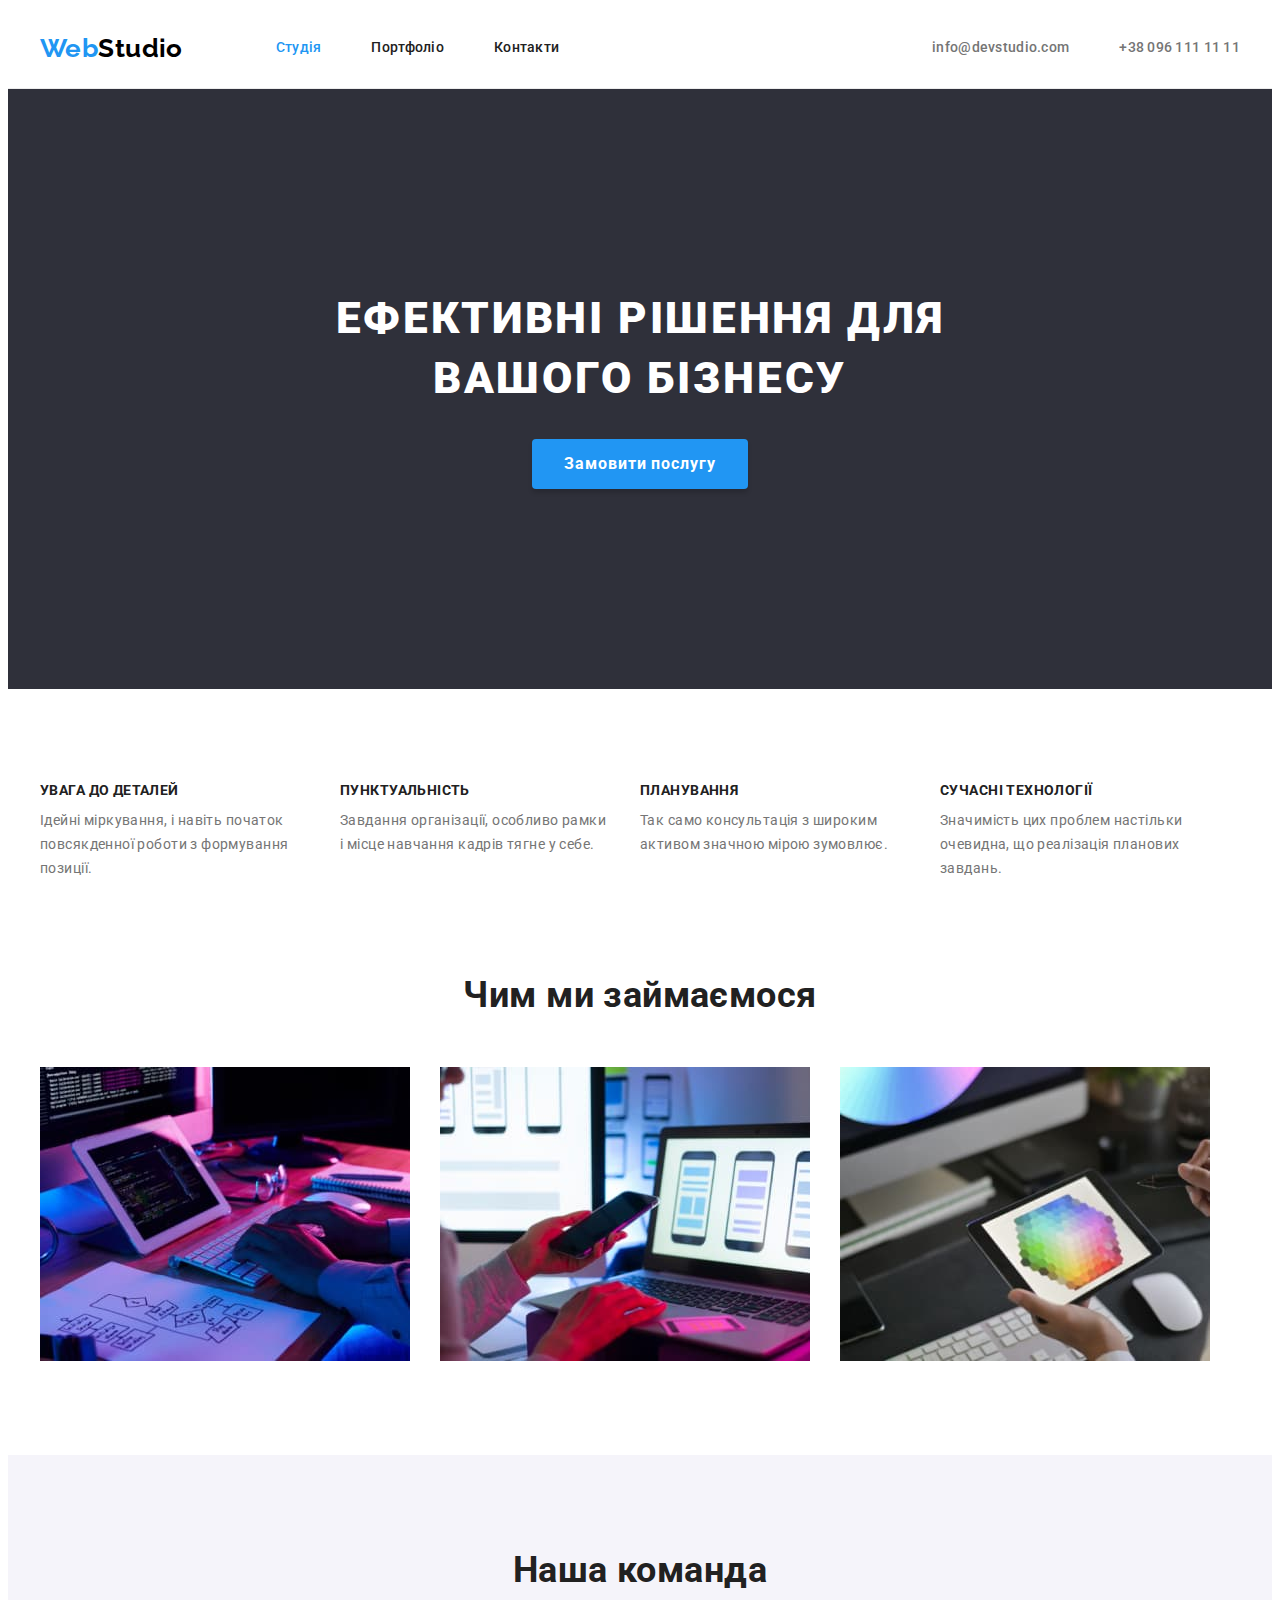
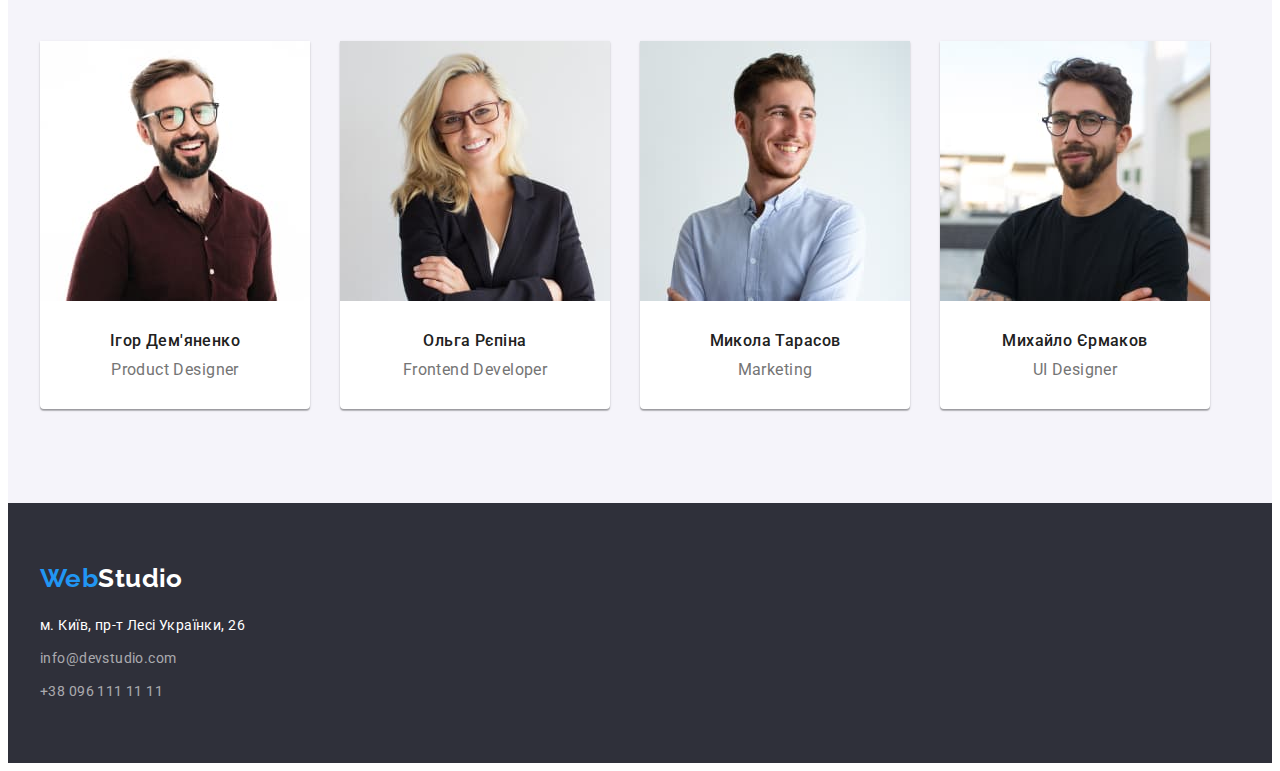
==== index.html @ 96fea526 "initial commit" ====
<!DOCTYPE html>
<html lang="uk">

<head>
  <meta charset="UTF-8" />
  <meta http-equiv="X-UA-Compatible" content="IE=edge" />
  <meta name="viewport" content="width=device-width, initial-scale=1.0" />
  <title>Студія</title>
  <link rel="preconnect" href="https://fonts.googleapis.com" />
  <link rel="preconnect" href="https://fonts.gstatic.com" crossorigin />
  <link href="https://fonts.googleapis.com/css2?family=Raleway:wght@700&family=Roboto:wght@400;500;700;900&display=swap"
    rel="stylesheet" />
  <link rel="stylesheet" href="https://cdnjs.cloudflare.com/ajax/libs/modern-normalize/1.1.0/modern-normalize.min.css"
    integrity="sha512-wpPYUAdjBVSE4KJnH1VR1HeZfpl1ub8YT/NKx4PuQ5NmX2tKuGu6U/JRp5y+Y8XG2tV+wKQpNHVUX03MfMFn9Q=="
    crossorigin="anonymous" referrerpolicy="no-referrer" />
  <link rel="stylesheet" href="./css/styles.css" />
</head>

<body>
  <header class="header">
    <div class="container">
      <nav class="header-nav">
        <a class="header-logo link" href="./index.html" lang="en"><span class="logo-accent">Web</span>Studio</a>
        <ul class="nav-list list">
          <li class="nav-item"><a class="nav-link link current" href="./index.html">Студія</a></li>
          <li class="nav-item"><a class="nav-link link" href="./portfolio.html">Портфоліо</a></li>
          <li class="nav-item"><a class="nav-link link" href="#">Контакти</a></li>
        </ul>
      </nav>
      <ul class="nav-contacts list">
        <li class="nav-item"><a class="nav-link link" href="mailto:info@devstudio.com">info@devstudio.com</a>
        </li>
        <li class="nav-item"><a class="nav-link link" href="tel:+380961111111">+38 096 111 11 11</a></li>
      </ul>
    </div>
  </header>
  <main>
    <section class="hero section">
      <div class="container">
        <h1 class="hero-title">Ефективні рішення для вашого бізнесу</h1>
        <button class="hero-button btn" type="button">Замовити послугу</button>
      </div>
    </section>
    <section class="benefits section">
      <div class="container">
        <h2 class="visually-hidden">Наші переваги</h2>
        <ul class="benefits-list list">
          <li class="benefits-item">
            <h3 class="benefits-title">Увага до деталей</h3>
            <p>Ідейні міркування, і навіть початок повсякденної роботи з формування позиції.</p>
          </li>
          <li class="benefits-item">
            <h3 class="benefits-title">Пунктуальність</h3>
            <p>Завдання організації, особливо рамки і місце навчання кадрів тягне у себе.</p>
          </li>
          <li class="benefits-item">
            <h3 class="benefits-title">Планування</h3>
            <p>Так само консультація з широким активом значною мірою зумовлює.</p>
          </li>
          <li class="benefits-item">
            <h3 class="benefits-title">Сучасні технології</h3>
            <p>Значимість цих проблем настільки очевидна, що реалізація планових завдань.</p>
          </li>
        </ul>
      </div>
    </section>
    <section class="about section">
      <div class="container">
        <h2 class="about-title">Чим ми займаємося</h2>
        <ul class="about-list list">
          <li class="about-item"><img src="./images/desktop.jpg" alt="Комп'ютер" width="370" /></li>
          <li class="about-item"><img src="./images/smartphone.jpg" alt="Смартфон" width="370" /></li>
          <li class="about-item"><img src="./images/tablet.jpg" alt="Планшет" width="370" /></li>
        </ul>
      </div>
    </section>
    <section class="team section">
      <div class="container">
        <h2 class="team-title">Наша команда</h2>
        <ul class="team-member-list list">
          <li class="team-member-item">
            <img src="./images/product_designer.jpg" alt="Ігор Дем'яненко" width="270" />
            <div class="team-member-text">
              <h3 class="team-member-name">Ігор Дем'яненко</h3>
              <p class="team-member" lang="en">Product Designer</p>
            </div>
          </li>
          <li class="team-member-item">
            <img src="./images/frontend_developer.jpg" alt="Ольга Рєпіна" width="270" />
            <div class="team-member-text">
              <h3 class="team-member-name">Ольга Рєпіна</h3>
              <p class="team-member" lang="en">Frontend Developer</p>
            </div>
          </li>
          <li class="team-member-item">
            <img src="./images/marketing.jpg" alt="Микола Тарасов" width="270" />
            <div class="team-member-text">
              <h3 class="team-member-name">Микола Тарасов</h3>
              <p class="team-member" lang="en">Marketing</p>
            </div>
          </li>
          <li class="team-member-item">
            <img src="./images/ui_deisgner.jpg" alt="Михайло Єрмаков" width="270" />
            <div class="team-member-text">
              <h3 class="team-member-name">Михайло Єрмаков</h3>
              <p class="team-member" lang="en">UI Designer</p>
            </div>
          </li>
        </ul>
      </div>
    </section>
  </main>
  <footer class="footer">
    <div class="container">
      <a class="footer-logo link" href="./index.html" lang="en"><span class="logo-accent">Web</span>Studio</a>
      <address class="footer-address">
        <ul class="list">
          <li class="footer-contacts-item">
            <a class="footer-postal link" href="https://goo.gl/maps/XaBxfudeR8YshsFn6" target="_blank"
              rel="nofollow noreferrer noopener">м. Київ, пр-т Лесі Українки, 26</a>
          </li>
          <li class="footer-contacts-item">
            <a class="footer-contacts link" href="mailto:info@devstudio.com">info@devstudio.com</a>
          </li>
          <li class="footer-contacts-item"><a class="footer-contacts link" href="tel:+380961111111">+38 096 111 11
              11</a></li>
        </ul>
      </address>
    </div>
  </footer>
</body>

</html>
---- css/styles.css ----
/* global reset */
h1,
h2,
h3,
h4,
h5,
h6,
p,
ul,
li {
  margin: 0;
  padding: 0;
  border: 0;
  font-size: 100%;
  font: inherit;
  vertical-align: baseline;
}

a,
img {
  display: block;
  max-width: 100%;
  height: auto;
}

/* general syles */
:root {
  --main-font: 'Roboto', sans-serif;
  --second-font: 'Raleway', sans-serif;

  --main-color: #757575;
  --second-color: #212121;
  --accent-color: #2196f3;
  --accent-second-color: #188ce8;
  --foreground-second-color: rgba(255, 255, 255, 0.6);
  --background-color: #ffffff;
  --background-second-color: #2f303a;
  --background-third-color: #f5f4fa;

  --card-set-gap: 30px;
}

body {
  font-family: var(--main-font);
  font-size: 14px;
  line-height: 1.71;
  letter-spacing: 0.03em;
  color: var(--main-color);
}

.list {
  list-style: none;
}

.link {
  color: inherit;
  text-decoration: none;
}

.link:visited {
  color: inherit;
}

.link:hover,
.link:focus {
  color: var(--accent-color);
}

.btn {
  font-family: inherit;
}

.visually-hidden {
  position: absolute;
  width: 1px;
  height: 1px;
  margin: -1px;
  border: 0;
  padding: 0;
  white-space: nowrap;
  clip-path: inset(100%);
  overflow: hidden;
}

.container {
  width: 1200px;
  padding: 0 15px;
  margin: 0 auto;
}

/* studio styles */

.header {
  border-bottom: 1px solid #ececec;

  background-color: var(--background-color);
}

.header > .container {
  display: flex;
  align-items: center;
  justify-content: space-between;
}

.header-nav {
  display: flex;
  align-items: center;
}

.header-logo {
  margin-right: 93px;
}

.header-logo.link {
  font-family: var(--second-font);
  color: #000000;
  font-weight: 700;
  font-size: 26px;
  line-height: 1.19;
}

.logo-accent {
  color: var(--accent-color);
}

.nav-list {
  display: flex;
  font-weight: 500;
  font-size: 14px;
  line-height: 1.14;
  letter-spacing: 0.02em;
  color: var(--second-color);
}

.nav-link {
  padding: 32px 0;
}

.nav-item:not(:last-child) {
  margin-right: 50px;
}

.current.link {
  color: var(--accent-color);
}

.nav-contacts {
  display: flex;
  font-weight: 500;
  font-size: 14px;
  line-height: 1.14;
  letter-spacing: 0.02em;
}

.section {
  padding: 94px 0;
}

.hero {
  padding-top: 200px;
  padding-bottom: 200px;

  background-color: var(--background-second-color);
}

.hero > .container {
  text-align: center;
}

.hero-title {
  font-weight: 900;
  font-size: 44px;
  line-height: 1.36;
  letter-spacing: 0.06em;
  text-transform: uppercase;
  max-width: 15em;
  margin-left: auto;
  margin-right: auto;
  margin-bottom: 30px;

  color: var(--background-color);
}

.hero-button {
  cursor: pointer;

  font-weight: 700;
  font-size: 16px;
  line-height: 1.88;
  color: var(--background-color);
  letter-spacing: 0.06em;
  padding: 10px 32px;

  box-shadow: 0px 4px 4px rgba(0, 0, 0, 0.15);
  border-radius: 4px;
  border: none;

  background-color: var(--accent-color);
}

.hero-button:hover,
.hero-button:focus,
.hero-button:active {
  background-color: var(--accent-second-color);
}

.benefits-list {
  display: flex;
}

.benefits {
  background-color: var(--background-color);
}

.benefits-title {
  font-weight: 700;
  font-size: 14px;
  line-height: 1.14;
  text-transform: uppercase;
  margin-bottom: 10px;

  color: var(--second-color);
}

.benefits-item {
  flex-basis: 270px;
}

.benefits-item:not(:last-child) {
  margin-right: 30px;
}

.about {
  padding-top: 0;

  background-color: var(--background-color);
}

.about-title,
.team-title {
  font-weight: 700;
  font-size: 36px;
  line-height: 1.17;
  text-align: center;
  margin-bottom: 50px;

  color: var(--second-color);
}

.about-list {
  display: flex;
}

.about-item:not(:last-child) {
  margin-right: 30px;
}

.team {
  background-color: var(--background-third-color);
}

.team-member-list {
  display: flex;
}

.team-member-item:not(:last-child) {
  margin-right: 30px;
}

.team-member-item {
  background-color: var(--background-color);
  text-align: center;
  box-shadow: 0px 1px 3px rgba(0, 0, 0, 0.12), 0px 1px 1px rgba(0, 0, 0, 0.14),
    0px 2px 1px rgba(0, 0, 0, 0.2);
  border-radius: 0px 0px 4px 4px;
}

.team-member-text {
  padding-top: 30px;
  padding-bottom: 30px;
}

.team-member-name {
  font-weight: 500;
  font-size: 16px;
  line-height: 1.19;
  margin-bottom: 10px;

  color: var(--second-color);
}

.team-member {
  font-size: 16px;
  line-height: 1.19;
}

/* portfolio styles */

.portfolio {
  background-color: var(--background-color);
}

.portfolio-filter {
  display: flex;
  margin-bottom: 50px;
  justify-content: center;
}

.portfolio-filter-item:not(:last-child) {
  margin-right: 8px;
}

.portfolio-filter-button {
  cursor: poixnter;

  font-weight: 500;
  font-size: 16px;
  line-height: 1.62;
  padding: 6px 22px;

  color: var(--second-color);
  background-color: var(--background-third-color);

  border-radius: 4px;
  border: none;
}

.portfolio-filter-button:hover,
.portfolio-filter-button:focus,
.portfolio-filter-button:active {
  color: var(--background-color);

  background-color: var(--accent-color);
  box-shadow: 0px 3px 1px rgba(0, 0, 0, 0.1), 0px 1px 2px rgba(0, 0, 0, 0.08),
    0px 2px 2px rgba(0, 0, 0, 0.12);
}

.portfolio-list {
  display: flex;
  flex-wrap: wrap;
  margin-right: calc(-1 * var(--card-set-gap));
  margin-bottom: calc(-1 * var(--card-set-gap));
}

.portfolio-item {
  flex-basis: calc(100% / 3 - var(--card-set-gap));
  margin-right: var(--card-set-gap);
  margin-bottom: var(--card-set-gap);
}

.portfolio-item-text {
  border: 1px solid #eeeeee;
  padding: 20px 24px;
}

.portfolio-title {
  font-weight: 700;
  font-size: 18px;
  line-height: 2;
  letter-spacing: 0.06em;
  margin-bottom: 4px;

  color: var(--second-color);
}

.portfolio-text {
  font-size: 16px;
  line-height: 1.88;
}

/* footer styles */

.footer {
  padding-top: 60px;
  padding-bottom: 60px;

  background-color: var(--background-second-color);
}

.footer-logo.link {
  font-family: var(--second-font);
  font-weight: 700;
  font-size: 26px;
  line-height: 1.19;
  margin-bottom: 20px;

  color: var(--background-color);
}

.footer-contacts-item:not(:last-child) {
  margin-bottom: 9px;
}

.footer-address {
  font-style: normal;
}

.footer-postal.link {
  color: var(--background-color);
}

.footer-contacts.link {
  color: var(--foreground-second-color);
}
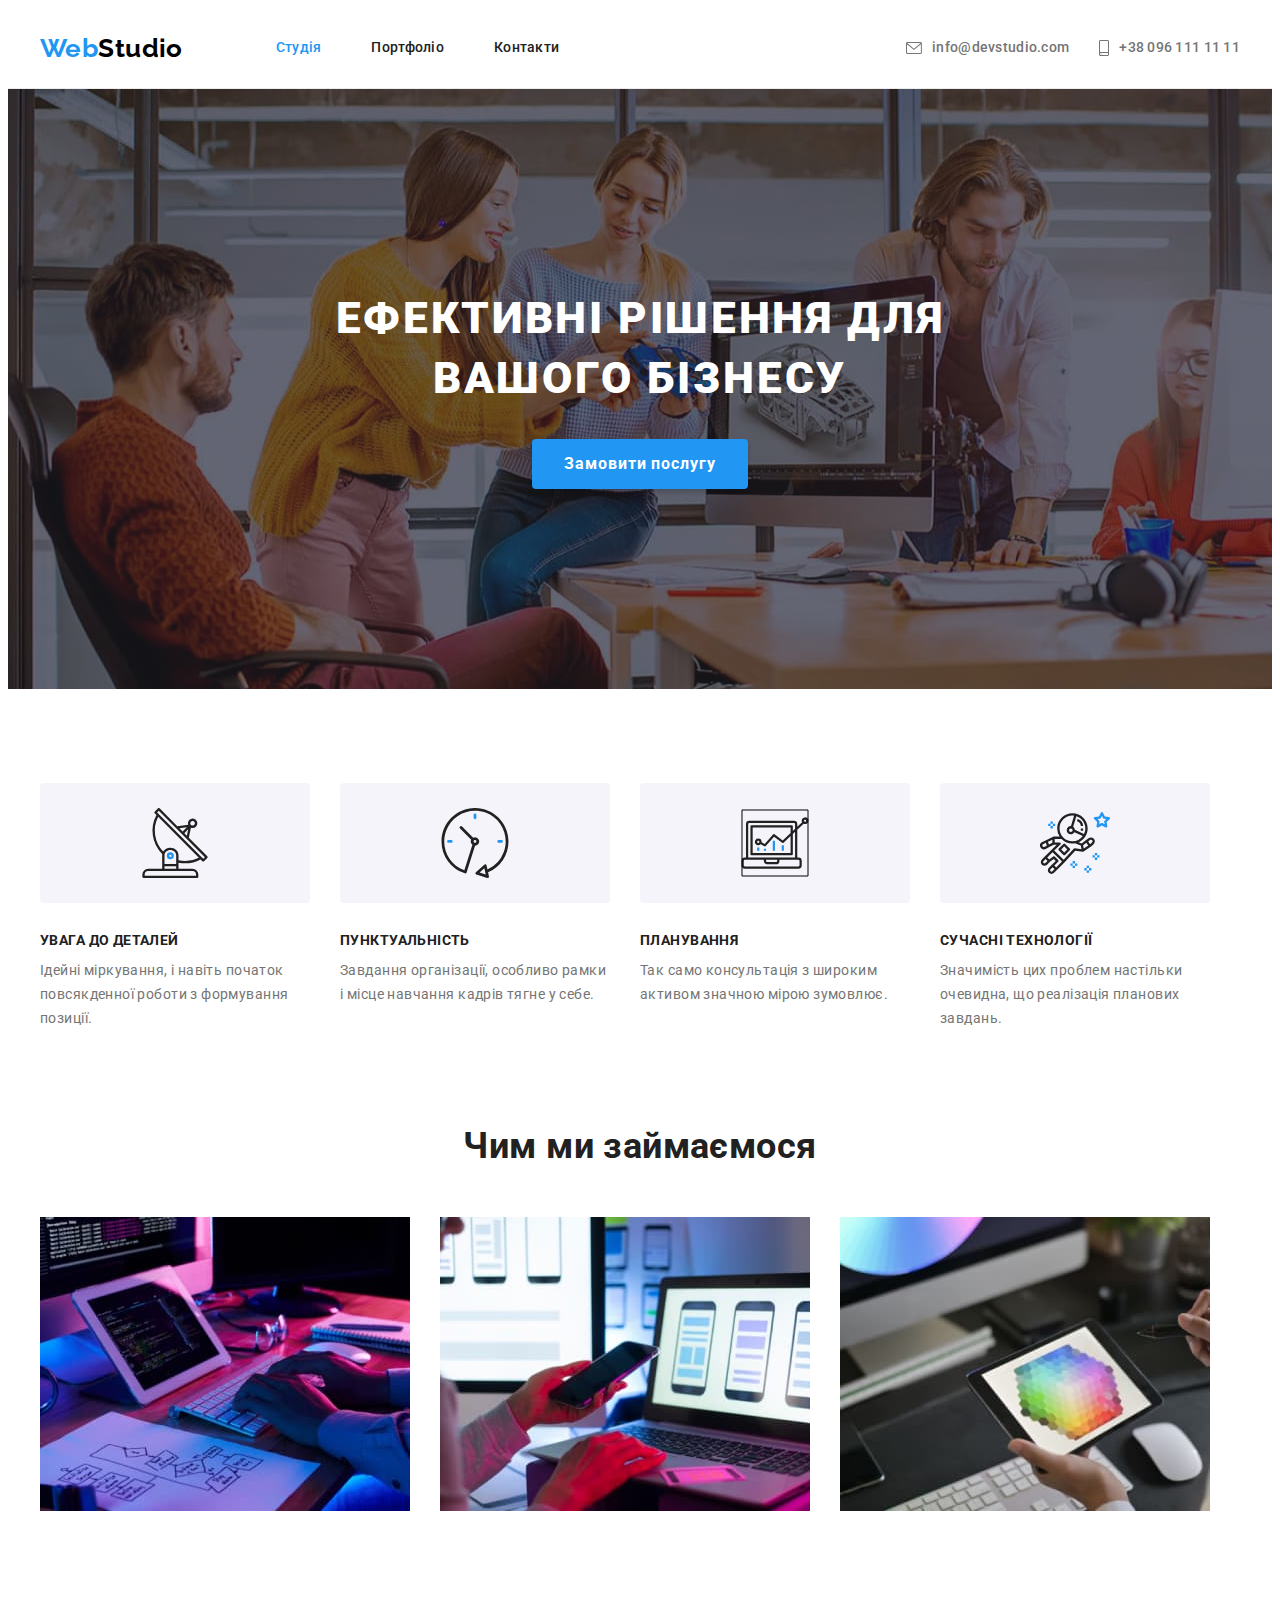
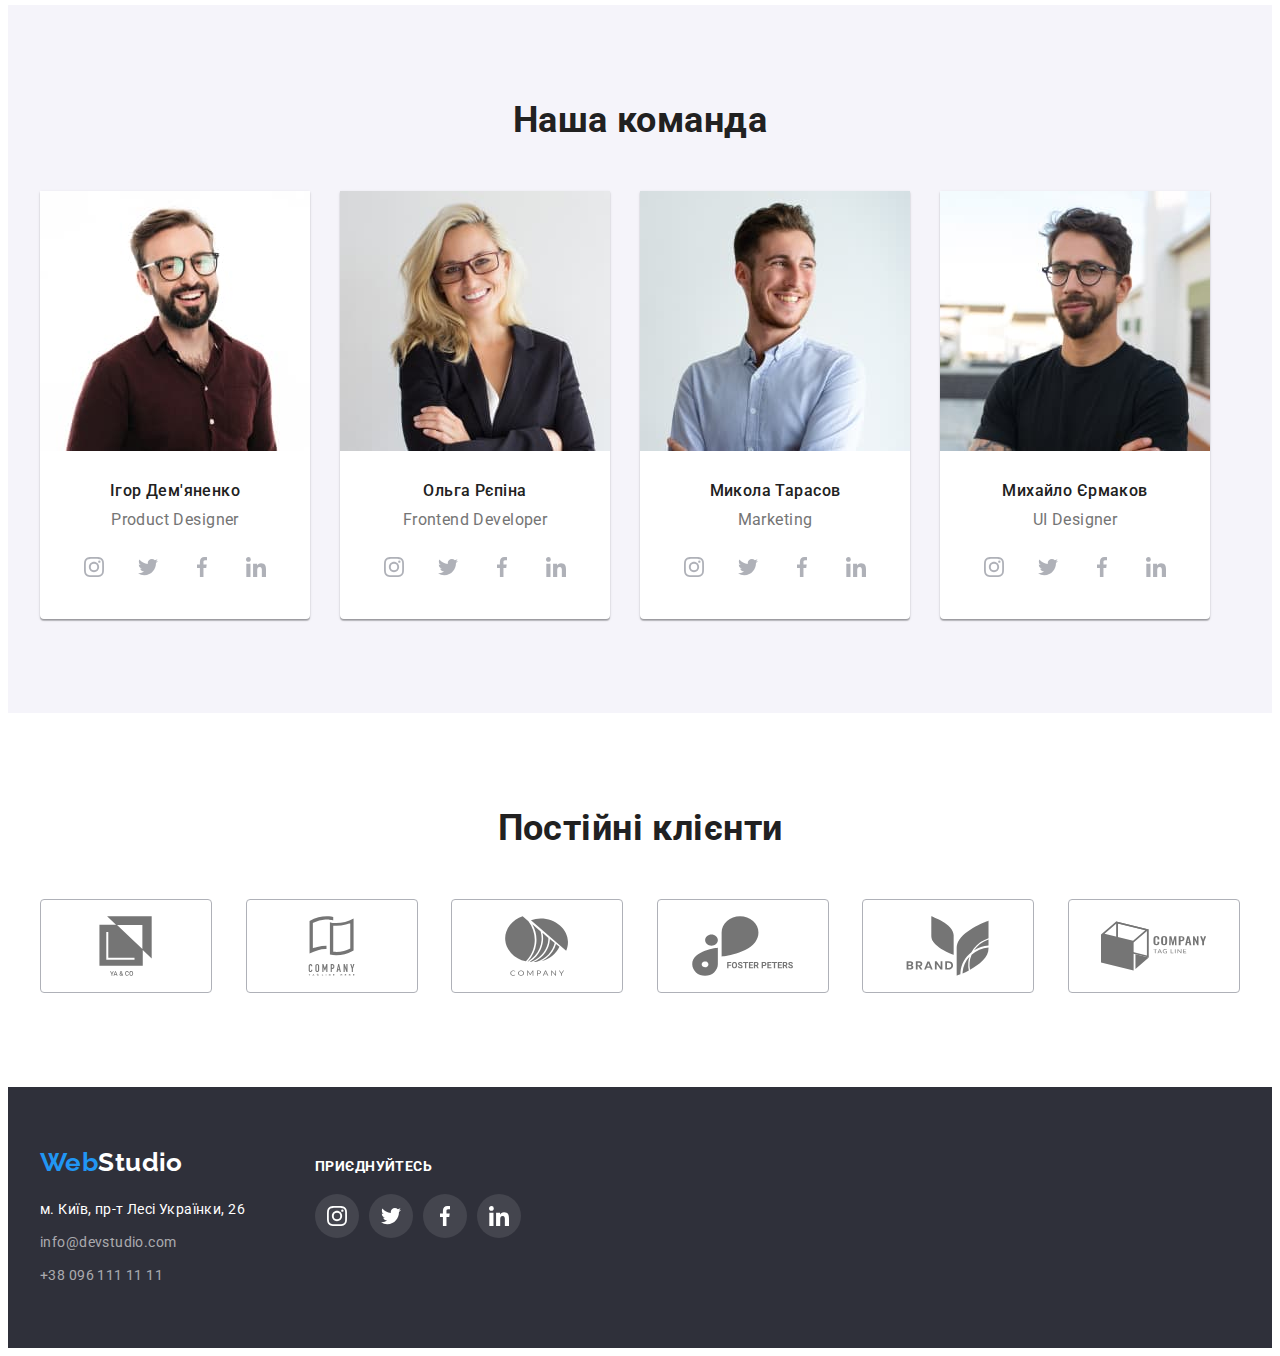
==== commit 8fc27c46: "added decoration elements" ====
--- a/index.html
+++ b/index.html
@@ -28,9 +28,23 @@
         </ul>
       </nav>
       <ul class="nav-contacts list">
-        <li class="nav-item"><a class="nav-link link" href="mailto:info@devstudio.com">info@devstudio.com</a>
+        <li class="nav-item"><a class="nav-link link" href="mailto:info@devstudio.com">
+            <div class="nav-contacts-wrapper">
+              <svg class="nav-item-icon" width="16" height="12">
+                <use href="./images/icons.svg#envelope"></use>
+              </svg>
+              <p>info@devstudio.com</p>
+            </div>
+          </a>
         </li>
-        <li class="nav-item"><a class="nav-link link" href="tel:+380961111111">+38 096 111 11 11</a></li>
+        <li class="nav-item"><a class="nav-link link" href="tel:+380961111111">
+            <div class="nav-contacts-wrapper">
+              <svg class="nav-item-icon" width="10" height="16">
+                <use href="./images/icons.svg#smartphone"></use>
+              </svg>
+              <p>+38 096 111 11 11</p>
+            </div>
+          </a></li>
       </ul>
     </div>
   </header>
@@ -46,18 +60,30 @@
         <h2 class="visually-hidden">Наші переваги</h2>
         <ul class="benefits-list list">
           <li class="benefits-item">
+            <div class="benefits-icon-wrapper"><svg class="benefits-icon" width="70" height="70">
+                <use href="./images/icons.svg#antenna"></use>
+              </svg></div>
             <h3 class="benefits-title">Увага до деталей</h3>
             <p>Ідейні міркування, і навіть початок повсякденної роботи з формування позиції.</p>
           </li>
           <li class="benefits-item">
+            <div class="benefits-icon-wrapper"><svg class="benefits-icon" width="70" height="70">
+                <use href="./images/icons.svg#clock"></use>
+              </svg></div>
             <h3 class="benefits-title">Пунктуальність</h3>
             <p>Завдання організації, особливо рамки і місце навчання кадрів тягне у себе.</p>
           </li>
           <li class="benefits-item">
+            <div class="benefits-icon-wrapper"><svg class="benefits-icon" width="70" height="70">
+                <use href="./images/icons.svg#diagram"></use>
+              </svg></div>
             <h3 class="benefits-title">Планування</h3>
             <p>Так само консультація з широким активом значною мірою зумовлює.</p>
           </li>
           <li class="benefits-item">
+            <div class="benefits-icon-wrapper"><svg class="benefits-icon" width="70" height="70">
+                <use href="./images/icons.svg#astronaut"></use>
+              </svg></div>
             <h3 class="benefits-title">Сучасні технології</h3>
             <p>Значимість цих проблем настільки очевидна, що реалізація планових завдань.</p>
           </li>
@@ -83,6 +109,36 @@
             <div class="team-member-text">
               <h3 class="team-member-name">Ігор Дем'яненко</h3>
               <p class="team-member" lang="en">Product Designer</p>
+              <ul class="team-social-list list">
+                <li class="team-social-item">
+                  <a href="#" class="team-social-link link">
+                    <svg class="team-social-icon" width="20" height="20">
+                      <use href="./images/icons.svg#instagram"></use>
+                    </svg>
+                  </a>
+                </li>
+                <li class="team-social-item">
+                  <a href="#" class="team-social-link link">
+                    <svg class="team-social-icon" width="20" height="20">
+                      <use href="./images/icons.svg#twitter"></use>
+                    </svg>
+                  </a>
+                </li>
+                <li class="team-social-item">
+                  <a href="#" class="team-social-link link">
+                    <svg class="team-social-icon" width="20" height="20">
+                      <use href="./images/icons.svg#facebook"></use>
+                    </svg>
+                  </a>
+                </li>
+                <li class="team-social-item">
+                  <a href="#" class="team-social-link link">
+                    <svg class="team-social-icon" width="20" height="20">
+                      <use href="./images/icons.svg#linkedin"></use>
+                    </svg>
+                  </a>
+                </li>
+              </ul>
             </div>
           </li>
           <li class="team-member-item">
@@ -90,6 +146,36 @@
             <div class="team-member-text">
               <h3 class="team-member-name">Ольга Рєпіна</h3>
               <p class="team-member" lang="en">Frontend Developer</p>
+              <ul class="team-social-list list">
+                <li class="team-social-item">
+                  <a href="#" class="team-social-link link">
+                    <svg class="team-social-icon" width="20" height="20">
+                      <use href="./images/icons.svg#instagram"></use>
+                    </svg>
+                  </a>
+                </li>
+                <li class="team-social-item">
+                  <a href="#" class="team-social-link link">
+                    <svg class="team-social-icon" width="20" height="20">
+                      <use href="./images/icons.svg#twitter"></use>
+                    </svg>
+                  </a>
+                </li>
+                <li class="team-social-item">
+                  <a href="#" class="team-social-link link">
+                    <svg class="team-social-icon" width="20" height="20">
+                      <use href="./images/icons.svg#facebook"></use>
+                    </svg>
+                  </a>
+                </li>
+                <li class="team-social-item">
+                  <a href="#" class="team-social-link link">
+                    <svg class="team-social-icon" width="20" height="20">
+                      <use href="./images/icons.svg#linkedin"></use>
+                    </svg>
+                  </a>
+                </li>
+              </ul>
             </div>
           </li>
           <li class="team-member-item">
@@ -97,6 +183,36 @@
             <div class="team-member-text">
               <h3 class="team-member-name">Микола Тарасов</h3>
               <p class="team-member" lang="en">Marketing</p>
+              <ul class="team-social-list list">
+                <li class="team-social-item">
+                  <a href="#" class="team-social-link link">
+                    <svg class="team-social-icon" width="20" height="20">
+                      <use href="./images/icons.svg#instagram"></use>
+                    </svg>
+                  </a>
+                </li>
+                <li class="team-social-item">
+                  <a href="#" class="team-social-link link">
+                    <svg class="team-social-icon" width="20" height="20">
+                      <use href="./images/icons.svg#twitter"></use>
+                    </svg>
+                  </a>
+                </li>
+                <li class="team-social-item">
+                  <a href="#" class="team-social-link link">
+                    <svg class="team-social-icon" width="20" height="20">
+                      <use href="./images/icons.svg#facebook"></use>
+                    </svg>
+                  </a>
+                </li>
+                <li class="team-social-item">
+                  <a href="#" class="team-social-link link">
+                    <svg class="team-social-icon" width="20" height="20">
+                      <use href="./images/icons.svg#linkedin"></use>
+                    </svg>
+                  </a>
+                </li>
+              </ul>
             </div>
           </li>
           <li class="team-member-item">
@@ -104,7 +220,86 @@
             <div class="team-member-text">
               <h3 class="team-member-name">Михайло Єрмаков</h3>
               <p class="team-member" lang="en">UI Designer</p>
-            </div>
+              <ul class="team-social-list list">
+                <li class="team-social-item">
+                  <a href="#" class="team-social-link link">
+                    <svg class="team-social-icon" width="20" height="20">
+                      <use href="./images/icons.svg#instagram"></use>
+                    </svg>
+                  </a>
+                </li>
+                <li class="team-social-item">
+                  <a href="#" class="team-social-link link">
+                    <svg class="team-social-icon" width="20" height="20">
+                      <use href="./images/icons.svg#twitter"></use>
+                    </svg>
+                  </a>
+                </li>
+                <li class="team-social-item">
+                  <a href="#" class="team-social-link link">
+                    <svg class="team-social-icon" width="20" height="20">
+                      <use href="./images/icons.svg#facebook"></use>
+                    </svg>
+                  </a>
+                </li>
+                <li class="team-social-item">
+                  <a href="#" class="team-social-link link">
+                    <svg class="team-social-icon" width="20" height="20">
+                      <use href="./images/icons.svg#linkedin"></use>
+                    </svg>
+                  </a>
+                </li>
+              </ul>
+            </div>
+          </li>
+        </ul>
+      </div>
+    </section>
+    <section class="customers section">
+      <div class="container">
+        <h2 class="customers-title">Постійні клієнти</h2>
+        <ul class="customers-list list">
+          <li class="customers-item">
+            <a href="#" class="customers-link link">
+              <svg class="customers-icon" width="106" height="60">
+                <use href="./images/icons.svg#yaco"></use>
+              </svg>
+            </a>
+          </li>
+          <li class="customers-item">
+            <a href="#" class="customers-link link">
+              <svg class="customers-icon" width="106" height="60">
+                <use href="./images/icons.svg#tagline-here"></use>
+              </svg>
+            </a>
+          </li>
+          <li class="customers-item">
+            <a href="#" class="customers-link link">
+              <svg class="customers-icon" width="106" height="60">
+                <use href="./images/icons.svg#company"></use>
+              </svg>
+            </a>
+          </li>
+          <li class="customers-item">
+            <a href="#" class="customers-link link">
+              <svg class="customers-icon" width="106" height="60">
+                <use href="./images/icons.svg#fosters-peters"></use>
+              </svg>
+            </a>
+          </li>
+          <li class="customers-item">
+            <a href="#" class="customers-link link">
+              <svg class="customers-icon" width="106" height="60">
+                <use href="./images/icons.svg#brand"></use>
+              </svg>
+            </a>
+          </li>
+          <li class="customers-item">
+            <a href="#" class="customers-link link">
+              <svg class="customers-icon" width="106" height="60">
+                <use href="./images/icons.svg#tag-line"></use>
+              </svg>
+            </a>
           </li>
         </ul>
       </div>
@@ -112,20 +307,55 @@
   </main>
   <footer class="footer">
     <div class="container">
-      <a class="footer-logo link" href="./index.html" lang="en"><span class="logo-accent">Web</span>Studio</a>
-      <address class="footer-address">
-        <ul class="list">
-          <li class="footer-contacts-item">
-            <a class="footer-postal link" href="https://goo.gl/maps/XaBxfudeR8YshsFn6" target="_blank"
-              rel="nofollow noreferrer noopener">м. Київ, пр-т Лесі Українки, 26</a>
-          </li>
-          <li class="footer-contacts-item">
-            <a class="footer-contacts link" href="mailto:info@devstudio.com">info@devstudio.com</a>
-          </li>
-          <li class="footer-contacts-item"><a class="footer-contacts link" href="tel:+380961111111">+38 096 111 11
-              11</a></li>
-        </ul>
-      </address>
+      <div class="footer-contacts-wrapper">
+        <a class="footer-logo link" href="./index.html" lang="en"><span class="logo-accent">Web</span>Studio</a>
+        <address class="footer-address">
+          <ul class="list">
+            <li class="footer-contacts-item">
+              <a class="footer-postal link" href="https://goo.gl/maps/XaBxfudeR8YshsFn6" target="_blank"
+                rel="nofollow noreferrer noopener">м. Київ, пр-т Лесі Українки, 26</a>
+            </li>
+            <li class="footer-contacts-item">
+              <a class="footer-contacts link" href="mailto:info@devstudio.com">info@devstudio.com</a>
+            </li>
+            <li class="footer-contacts-item"><a class="footer-contacts link" href="tel:+380961111111">+38 096 111 11
+                11</a></li>
+          </ul>
+        </address>
+      </div>
+      <div class="footer-socials-wrapper">
+        <h3 class="footer-socials-title">Приєднуйтесь</h3>
+        <ul class="footer-social-list list">
+          <li class="footer-social-item">
+            <a href="#" class="footer-social-link link">
+              <svg class="footer-social-icon" width="20" height="20">
+                <use href="./images/icons.svg#instagram"></use>
+              </svg>
+            </a>
+          </li>
+          <li class="footer-social-item">
+            <a href="#" class="footer-social-link link">
+              <svg class="footer-social-icon" width="20" height="20">
+                <use href="./images/icons.svg#twitter"></use>
+              </svg>
+            </a>
+          </li>
+          <li class="footer-social-item">
+            <a href="#" class="footer-social-link link">
+              <svg class="footer-social-icon" width="20" height="20">
+                <use href="./images/icons.svg#facebook"></use>
+              </svg>
+            </a>
+          </li>
+          <li class="footer-social-item">
+            <a href="#" class="footer-social-link link">
+              <svg class="footer-social-icon" width="20" height="20">
+                <use href="./images/icons.svg#linkedin"></use>
+              </svg>
+            </a>
+          </li>
+        </ul>
+      </div>
     </div>
   </footer>
 </body>
--- a/css/styles.css
+++ b/css/styles.css
@@ -17,7 +17,8 @@
 }
 
 a,
-img {
+img,
+svg {
   display: block;
   max-width: 100%;
   height: auto;
@@ -25,8 +26,8 @@
 
 /* general syles */
 :root {
-  --main-font: 'Roboto', sans-serif;
-  --second-font: 'Raleway', sans-serif;
+  --main-font: "Roboto", sans-serif;
+  --second-font: "Raleway", sans-serif;
 
   --main-color: #757575;
   --second-color: #212121;
@@ -36,6 +37,8 @@
   --background-color: #ffffff;
   --background-second-color: #2f303a;
   --background-third-color: #f5f4fa;
+  --icons-link-color: #afb1b8;
+  --icons-background-color: rgba(255, 255, 255, 0.1);
 
   --card-set-gap: 30px;
 }
@@ -130,14 +133,11 @@
   line-height: 1.14;
   letter-spacing: 0.02em;
   color: var(--second-color);
+  gap: 50px;
 }
 
 .nav-link {
   padding: 32px 0;
-}
-
-.nav-item:not(:last-child) {
-  margin-right: 50px;
 }
 
 .current.link {
@@ -150,6 +150,17 @@
   font-size: 14px;
   line-height: 1.14;
   letter-spacing: 0.02em;
+  gap: 30px;
+}
+
+.nav-contacts-wrapper {
+  display: flex;
+  align-items: center;
+}
+
+.nav-item-icon {
+  margin-right: 10px;
+  fill: currentColor;
 }
 
 .section {
@@ -161,6 +172,12 @@
   padding-bottom: 200px;
 
   background-color: var(--background-second-color);
+  background-image: linear-gradient(
+      rgba(47, 48, 58, 0.4),
+      rgba(47, 48, 58, 0.4)
+    ),
+    url("../images/hero.jpg");
+  background-size: cover;
 }
 
 .hero > .container {
@@ -206,11 +223,30 @@
 
 .benefits-list {
   display: flex;
+  gap: 30px;
 }
 
 .benefits {
   background-color: var(--background-color);
 }
+
+.benefits-icon-wrapper {
+  display: flex;
+  justify-content: center;
+  align-items: center;
+  width: 100%;
+  padding-top: 25px;
+  padding-bottom: 25px;
+  margin-bottom: 30px;
+  border-radius: 4px;
+
+  background-color: var(--background-third-color);
+}
+/* 
+.benefits-icon-wrapper:hover {
+  box-shadow: 0px 4px 4px 0px rgba(0, 0, 0, 0.25);
+  border: 1px solid;
+} */
 
 .benefits-title {
   font-weight: 700;
@@ -226,10 +262,6 @@
   flex-basis: 270px;
 }
 
-.benefits-item:not(:last-child) {
-  margin-right: 30px;
-}
-
 .about {
   padding-top: 0;
 
@@ -237,7 +269,8 @@
 }
 
 .about-title,
-.team-title {
+.team-title,
+.customers-title {
   font-weight: 700;
   font-size: 36px;
   line-height: 1.17;
@@ -249,10 +282,7 @@
 
 .about-list {
   display: flex;
-}
-
-.about-item:not(:last-child) {
-  margin-right: 30px;
+  gap: 30px;
 }
 
 .team {
@@ -261,10 +291,7 @@
 
 .team-member-list {
   display: flex;
-}
-
-.team-member-item:not(:last-child) {
-  margin-right: 30px;
+  gap: 30px;
 }
 
 .team-member-item {
@@ -276,8 +303,7 @@
 }
 
 .team-member-text {
-  padding-top: 30px;
-  padding-bottom: 30px;
+  padding: 30px 32px;
 }
 
 .team-member-name {
@@ -292,6 +318,56 @@
 .team-member {
   font-size: 16px;
   line-height: 1.19;
+  margin-bottom: 16px;
+}
+
+.team-social-list {
+  display: flex;
+  justify-content: space-between;
+  align-items: center;
+}
+
+.team-social-link {
+  border-radius: 50%;
+  padding: 12px;
+  color: var(--icons-link-color);
+}
+
+.team-social-link:hover {
+  background-color: var(--accent-color);
+  color: var(--background-color);
+}
+
+.team-social-icon {
+  fill: currentColor;
+}
+
+.customers {
+  background-color: var(--background-color);
+}
+
+.customers-list {
+  display: flex;
+  justify-content: space-between;
+  align-items: center;
+}
+
+.customers-link {
+  border: 1px solid var(--icons-link-color);
+  border-radius: 4px;
+  padding: 16px 32px;
+  display: flex;
+  justify-content: center;
+  align-items: center;
+}
+
+.customers-link:hover {
+  border-color: var(--accent-color);
+  color: var(--accent-color);
+}
+
+.customers-icon {
+  fill: currentColor;
 }
 
 /* portfolio styles */
@@ -304,10 +380,7 @@
   display: flex;
   margin-bottom: 50px;
   justify-content: center;
-}
-
-.portfolio-filter-item:not(:last-child) {
-  margin-right: 8px;
+  gap: 8px;
 }
 
 .portfolio-filter-button {
@@ -348,6 +421,13 @@
   margin-bottom: var(--card-set-gap);
 }
 
+.portfolio-link:hover,
+.portfolio-link:active,
+.portfolio-link:focus {
+  box-shadow: 0px 1px 1px rgba(0, 0, 0, 0.12), 0px 4px 4px rgba(0, 0, 0, 0.06),
+    1px 4px 6px rgba(0, 0, 0, 0.16);
+}
+
 .portfolio-item-text {
   border: 1px solid #eeeeee;
   padding: 20px 24px;
@@ -377,6 +457,12 @@
   background-color: var(--background-second-color);
 }
 
+.footer > .container {
+  display: flex;
+  align-items: baseline;
+  gap: 70px;
+}
+
 .footer-logo.link {
   font-family: var(--second-font);
   font-weight: 700;
@@ -402,3 +488,33 @@
 .footer-contacts.link {
   color: var(--foreground-second-color);
 }
+
+.footer-socials-title {
+  font-weight: 700;
+  font-size: 14px;
+  line-height: 1.17;
+  text-transform: uppercase;
+  margin-bottom: 20px;
+
+  color: var(--background-color);
+}
+
+.footer-social-list {
+  display: flex;
+  gap: 10px;
+}
+
+.footer-social-link.link {
+  border-radius: 50%;
+  padding: 12px;
+  color: var(--background-color);
+  background-color: var(--icons-background-color);
+}
+
+.footer-social-link.link:hover {
+  background-color: var(--accent-color);
+}
+
+.footer-social-icon {
+  fill: currentColor;
+}
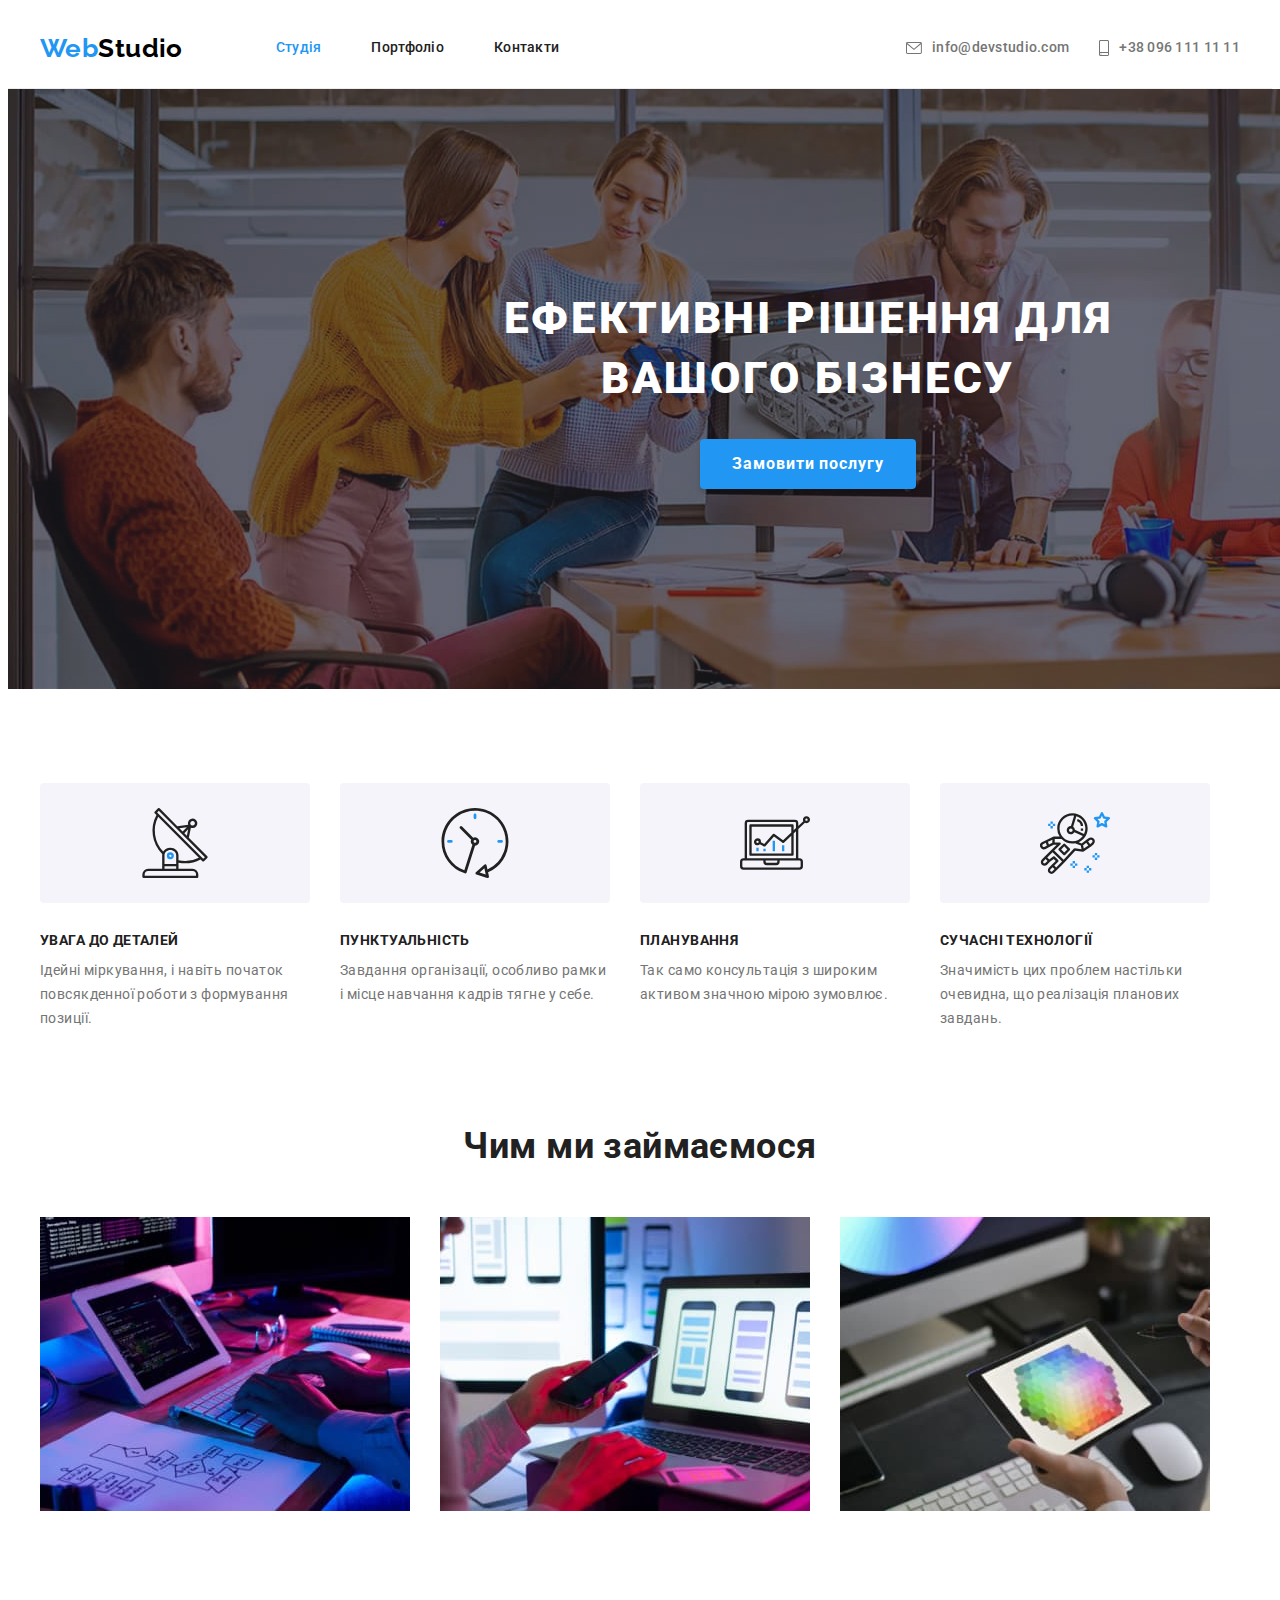
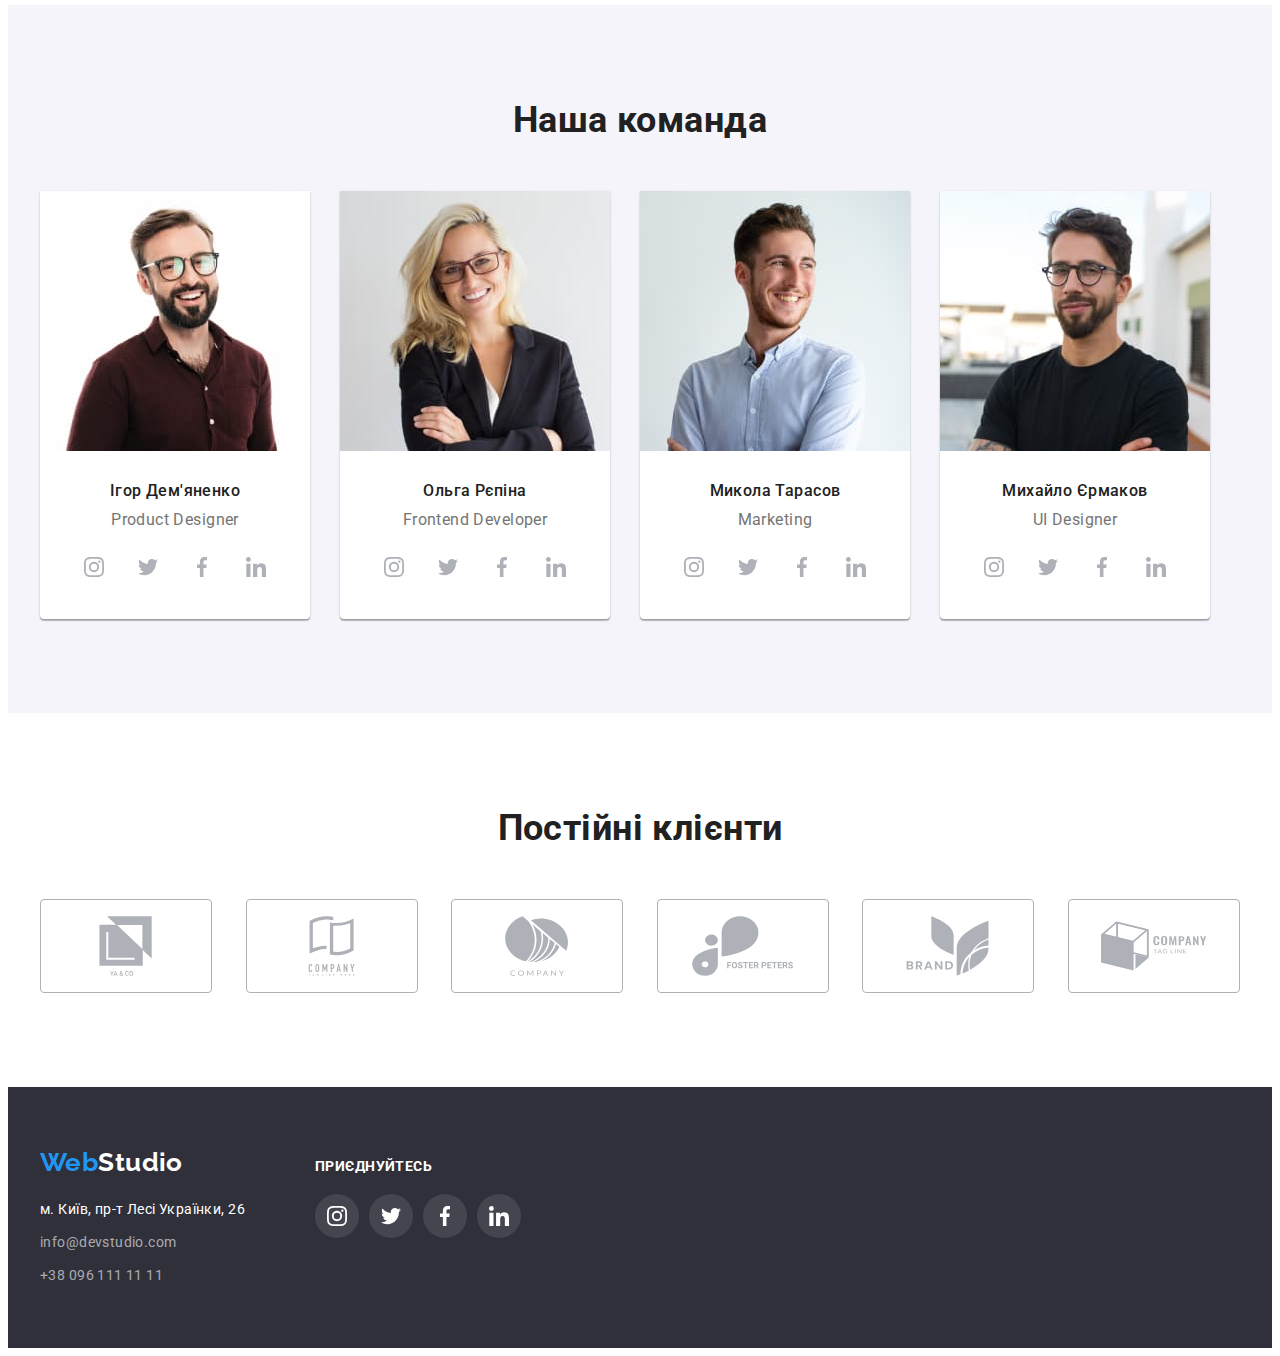
==== commit 26b4e35d: "виправлення зауважень 2" ====
--- a/index.html
+++ b/index.html
@@ -324,7 +324,7 @@
         </address>
       </div>
       <div class="footer-socials-wrapper">
-        <h3 class="footer-socials-title">Приєднуйтесь</h3>
+        <p class="footer-socials-title">Приєднуйтесь</p>
         <ul class="footer-social-list list">
           <li class="footer-social-item">
             <a href="#" class="footer-social-link link">
--- a/css/styles.css
+++ b/css/styles.css
@@ -65,7 +65,8 @@
 }
 
 .link:hover,
-.link:focus {
+.link:focus,
+.link:active {
   color: var(--accent-color);
 }
 
@@ -168,6 +169,8 @@
 }
 
 .hero {
+  width: 1600px;
+  margin: 0 auto;
   padding-top: 200px;
   padding-bottom: 200px;
 
@@ -178,6 +181,8 @@
     ),
     url("../images/hero.jpg");
   background-size: cover;
+  background-repeat: no-repeat;
+  background-position: center;
 }
 
 .hero > .container {
@@ -243,7 +248,9 @@
   background-color: var(--background-third-color);
 }
 /* 
-.benefits-icon-wrapper:hover {
+.benefits-icon-wrapper:hover,
+.benefits-icon-wrapper:focus
+.benefits-icon-wrapper:active {
   box-shadow: 0px 4px 4px 0px rgba(0, 0, 0, 0.25);
   border: 1px solid;
 } */
@@ -327,13 +334,15 @@
   align-items: center;
 }
 
-.team-social-link {
+.team-social-link.link {
   border-radius: 50%;
   padding: 12px;
   color: var(--icons-link-color);
 }
 
-.team-social-link:hover {
+.team-social-link:hover,
+.team-social-link:focus,
+.team-social-link:active {
   background-color: var(--accent-color);
   color: var(--background-color);
 }
@@ -352,7 +361,8 @@
   align-items: center;
 }
 
-.customers-link {
+.customers-link.link {
+  color: var(--icons-link-color);
   border: 1px solid var(--icons-link-color);
   border-radius: 4px;
   padding: 16px 32px;
@@ -361,7 +371,9 @@
   align-items: center;
 }
 
-.customers-link:hover {
+.customers-link:hover,
+.customers-link:focus,
+.customers-link:active {
   border-color: var(--accent-color);
   color: var(--accent-color);
 }
@@ -424,6 +436,7 @@
 .portfolio-link:hover,
 .portfolio-link:active,
 .portfolio-link:focus {
+  color: inherit;
   box-shadow: 0px 1px 1px rgba(0, 0, 0, 0.12), 0px 4px 4px rgba(0, 0, 0, 0.06),
     1px 4px 6px rgba(0, 0, 0, 0.16);
 }
@@ -511,7 +524,9 @@
   background-color: var(--icons-background-color);
 }
 
-.footer-social-link.link:hover {
+.footer-social-link.link:hover,
+.footer-social-link.link:focus,
+.footer-social-link.link:active {
   background-color: var(--accent-color);
 }
 
